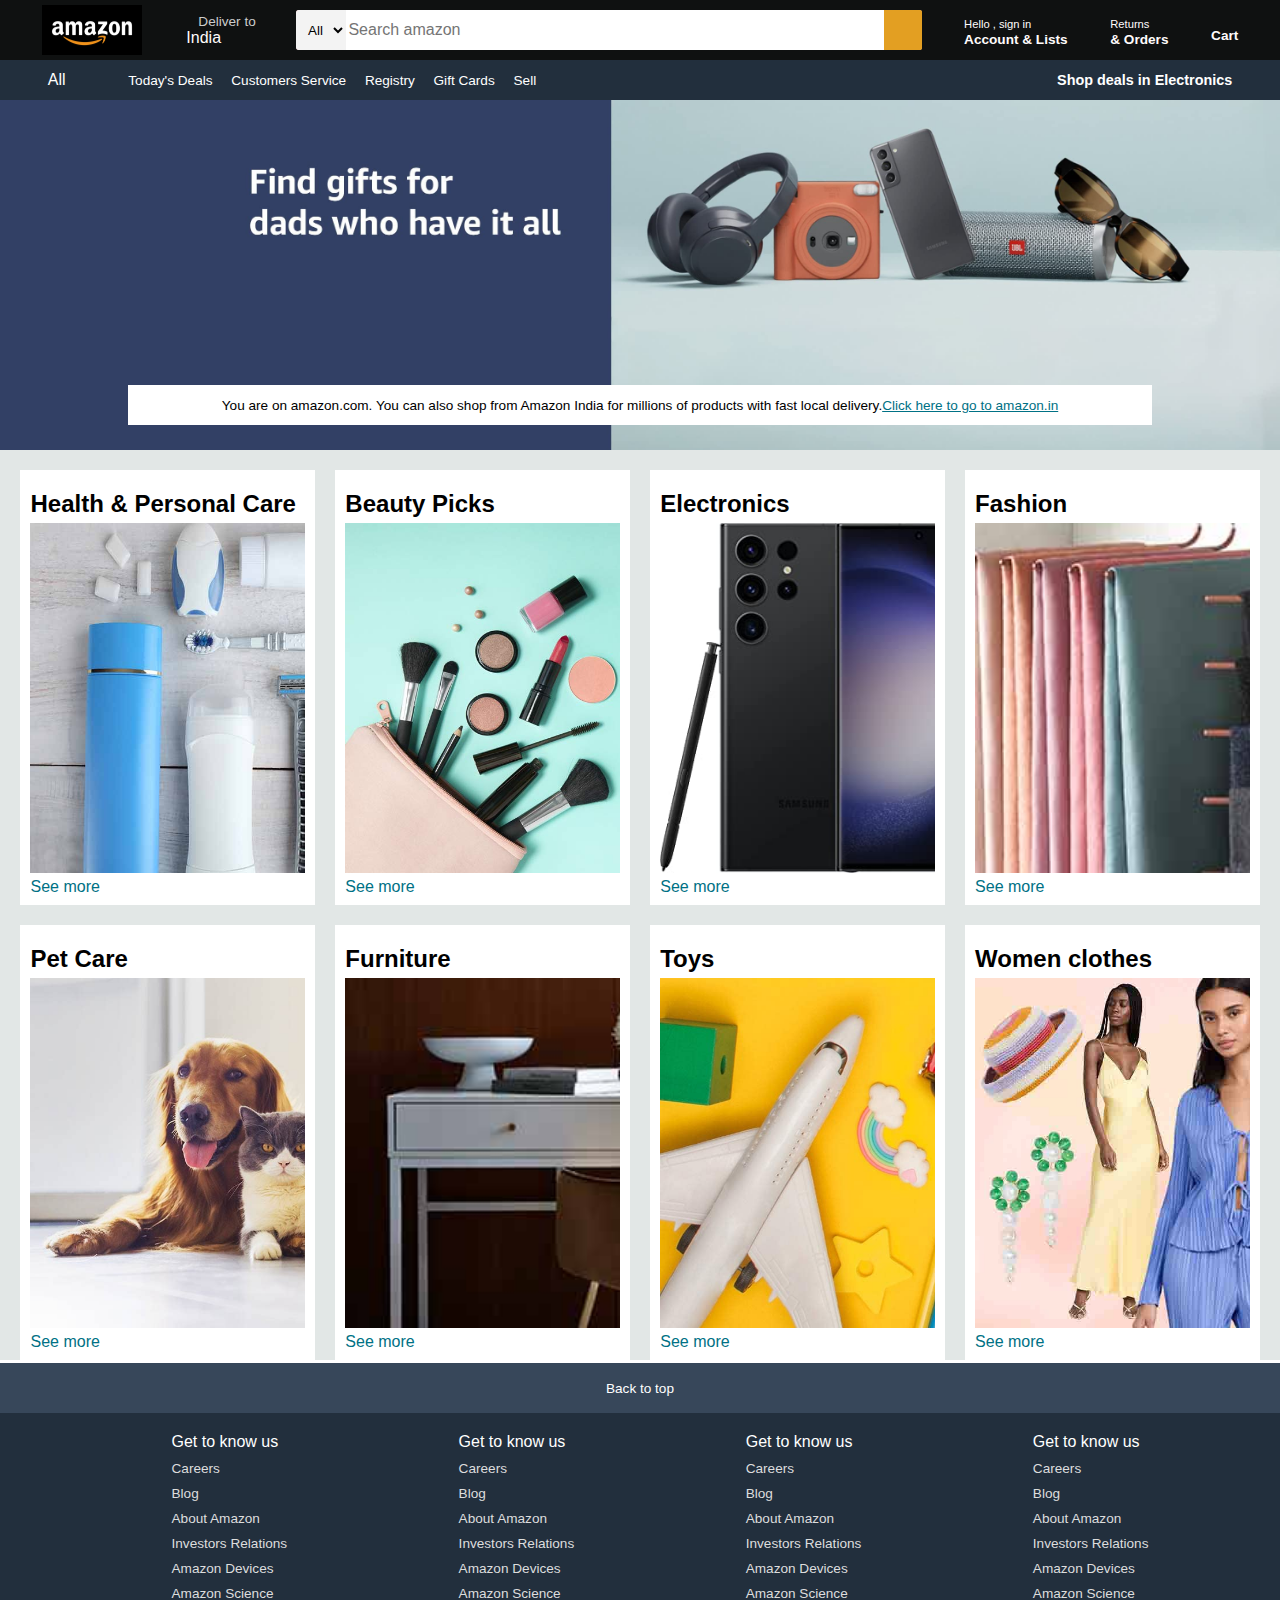
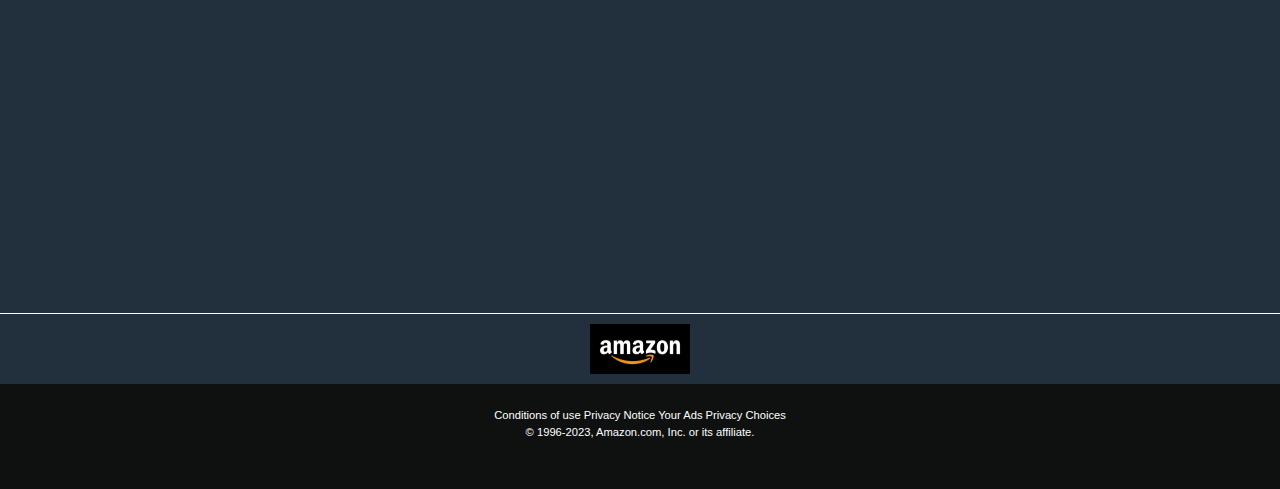
==== index.html @ 1949f6eb "initial commit" ====
<!DOCTYPE html>
<html lang="en">
<head>
    <meta charset="UTF-8">
    <meta name="viewport" content="width=device-width, initial-scale=1.0">
    <title>Amazon</title>
    <link rel="stylesheet" href="https://cdnjs.cloudflare.com/ajax/libs/font-awesome/6.4.0/css/all.min.css" integrity="sha512-iecdLmaskl7CVkqkXNQ/ZH/XLlvWZOJyj7Yy7tcenmpD1ypASozpmT/E0iPtmFIB46ZmdtAc9eNBvH0H/ZpiBw==" crossorigin="anonymous" referrerpolicy="no-referrer" />
    <link rel="stylesheet" href="amazonstyle.css">
</head>
<body>
    <header>
        <div class="navbar">

            <div class="nav-logo border" >
                <div class="logo" ></div>
            </div>

            <div class="nav-address">
             <p class="address-first">Deliver to</p>
             <div class="add-icon">
                <i class="fa-solid fa-location-dot"></i>
                <p class="address-second">India</p>
             </div>
            </div>

            <div class="nav-search">
                <select class="search-select">
                    <option>All</option>
                    <option>Electronic items</option>
                    <option>Mobiles</option>
                    <option>Clothes</option>
                    <option>Households</option>
                    <option>Kids wear</option>
                    <option>Toys</option>
                    <option>Fitness</option>
                </select>
                  <input type="text" placeholder="Search amazon" class="search-input">
                  <div class="search-icon">
                    <i class="fa-solid fa-magnifying-glass"></i>
                  </div>
            </div>

            <div class="signin border">
                <p><span>Hello , sign in</span></p>
                <p class="nav-second">Account & Lists</p>
            </div>

            <div class="nav-return border">
                <p><span>Returns</span></p>
                <p class="nav-second">& Orders</p>
            </div>

            <div class="nav-cart border">
                <i class="fa-solid fa-cart-shopping"></i>
               Cart
            </div>
        </div>
            


            <div class="panel">
             <div class="panel-all">
                <i class="fa-solid fa-bars"></i>
                All
             </div>
              <div class="panel-ops">
                <p>Today's Deals</p>
                <p>Customers Service</p>
                <p>Registry</p>
                <p>Gift Cards</p>
                <p>Sell</p>
              </div>

              <div class="panel-deals">
                Shop deals in Electronics
              </div>
            </div>
       

    </header>


    <div class="hero-section">
        <div class="hero-message">
            You are on amazon.com. You can also shop from Amazon India for millions of products with fast local delivery.   
            <a href="">Click here to go to amazon.in</a>
        </div>
    </div>



    <div class="shop-section">
        <div class="box1 box">
            <div class="box-content">
                <h2>Health & Personal Care</h2>
          <div class="box-img" style="background-image: url('gg.jpeg')"></div>
          <p>See more</p>
            </div>
         
        </div>
        <div class="box2 box">
            <div class="box-content">
                <h2>Beauty Picks</h2>
          <div class="box-img" style="background-image: url('makeup.jpeg')"></div>
          <p>See more</p>
          </div>
        </div>
        <div class="box3 box">
                <div class="box-content">
                    <h2>Electronics</h2>
              <div class="box-img" style="background-image: url('phone.jpeg')"></div>
              <p>See more</p>
                </div>
        </div>
        <div class="box4 box">
                <div class="box-content">
                    <h2>Fashion</h2>
              <div class="box-img" style="background-image: url('clothes.jpeg')"></div>
              <p>See more</p>
                </div>
        </div>


        <div class="box5 box">
            <div class="box-content">
                <h2>Pet Care</h2>
          <div class="box-img" style="background-image: url('dogs.jpeg')"></div>
          <p>See more</p>
            </div>
    </div>

    <div class="box6 box">
        <div class="box-content">
            <h2>Furniture</h2>
      <div class="box-img" style="background-image: url('chair.jpeg')"></div>
      <p>See more</p>
        </div>
</div>

<div class="box7 box">
    <div class="box-content">
        <h2>Toys</h2>
  <div class="box-img" style="background-image: url('toy.jpeg')"></div>
  <p>See more</p>
    </div>
</div>


<div class="box8 box">
    <div class="box-content">
        <h2>Women clothes</h2>
  <div class="box-img" style="background-image: url('women.jpeg')"></div>
  <p>See more</p>
    </div>
   </div>
</div>

<footer>
    <div class="foot-panel1">Back to top</div>
    <div class="foot-panel2">
        <ul>
        <p>Get to know us</p>
        <a>Careers</a>
        <a>Blog</a>
        <a>About Amazon</a>
        <a>Investors Relations</a>
        <a>Amazon Devices</a>
        <a>Amazon Science</a>
        </ul>

        <ul>
            <p>Get to know us</p>
            <a>Careers</a>
            <a>Blog</a>
            <a>About Amazon</a>
            <a>Investors Relations</a>
            <a>Amazon Devices</a>
            <a>Amazon Science</a>
            </ul>

            <ul>
                <p>Get to know us</p>
                <a>Careers</a>
                <a>Blog</a>
                <a>About Amazon</a>
                <a>Investors Relations</a>
                <a>Amazon Devices</a>
                <a>Amazon Science</a>
                </ul>

                <ul>
                    <p>Get to know us</p>
                    <a>Careers</a>
                    <a>Blog</a>
                    <a>About Amazon</a>
                    <a>Investors Relations</a>
                    <a>Amazon Devices</a>
                    <a>Amazon Science</a>
                    </ul>
    </div>

   <div class="foot-panel3">
    <div class="logo"></div>
   </div>



   <div class="foot-panel4">
      <div class="pages">
        <a>Conditions of use</a>
        <a>Privacy Notice</a>
        <a>Your Ads Privacy Choices</a>
      </div>
      <div class="copyright">
        © 1996-2023, Amazon.com, Inc. or its affiliate.
      </div>
   </div>


</footer>
  
    
</body>
</html>
---- amazonstyle.css ----
* {
    margin: 0;
    font-family: Arial, Helvetica, sans-serif;
    border: border-box;


}

.navbar {
    height: 60px;
    background-color: #0f1111;
    color: rgb(255, 252, 252);
    display: flex;
    align-items: center;
    justify-content: space-evenly;

}

.nav-logo {
    height: 50px;
    width: 100px;
}

.logo {
    background-image: url("amazonlogo.png");
    background-size: cover;
    height: 50px;
    width: 100%;
}

.border {
    border: 1.5px solid transparent;
}

.border:hover {
    border: 1.5px solid rgb(255, 255, 255);

}

  /* ADDRESS */




.address-first {
    color: #cccccc;
    font-size: 0.85rem;
    margin-left: 15px;

}

.address-second {
    font-size: 1rem;
    margin-left: 3px;

}

.add-icon {
    display: flex;

}

/* SEARCH */




 .nav-search{
    display:flex;
    background-color: pink;
    width: 626px;
    height: 40px;
    border-radius : 3px;
    justify-content: space-evenly;

 }

 .nav-search:hover{
    border: 3px solid #e39f22;
 }

 .search-select{
    background-color: #f3f3f3;
    width: 50px;
    text-align:center;
    border-top-left-radius:3px;
    border-bottom-left-radius:3px;
    border:none;
 }

 .search-input{
    width: 100%;
    font-size:1rem;
    border: none;


 }

 .search-icon{
    cursor : pointer;
    width:45px;
    display: flex;
    justify-content: center;
    align-items: center;
    border-top-right-radius:2px;
    border-bottom-right-radius : 2px;
    font-size:1.3rem;
    background-color:#e39f22;
    color: #0f1111
   
 }

 /* SIGN IN */




 span{
    font-size: 0.7rem;


 }
 .nav-second{
    font-size: 0.85rem;
    font-weight:700

 }
 

/* CART */


 .nav-cart i {  
    font-size: 30px;
 }

 .nav-cart{
    font-size: 0.85rem;
    font-weight:700;

 }



 /* Panel */

 .panel{
    height:40px;
    background-color:#222f3d;
    display: flex;
    color: white;
    align-items: center;
    justify-content: space-evenly;
    
 }

 .panel-ops p{
    display: inline;
    margin-left: 15px;
 }

 .panel-ops{
    width: 70%;
    font-size:0.85rem;
    

 }
 .panel-deals{
    font-size:0.9rem;
    font-weight:700;
 }


 /* hero section */

.hero-section{
    background-image: url("Banner.jpeg");
    height: 350px;
    background-size:cover;
    display: flex;
    justify-content: center;
    align-items: end;

}
.hero-message{
    background-color: white;
    color: black;
    height: 40px;
    display: flex;
    align-items: center;
    justify-content: center;
    font-size: 0.85rem;
    width:80%;
    margin-bottom:25px;
   
}

.hero-message a{
    color: #007185;
}


/* shop section */

.shop-section{
    display:flex;
    flex-wrap: wrap;
    justify-content: space-evenly;
    background-color: #e2e7e6;
}


.box{
    /* border: 2px solid black; */
    height: 400px;
    width: 23%;
    background-color: white;
    padding: 20px 0px 15px;
    margin-top:20px;
    
}

.box-img{
    height: 350px;
    margin-top: 5px;
    margin-bottom: 5px;
    background-size: cover;
}

.box-content{
    margin-left:10px;
    margin-right: 10px;
}

.box-content p{
    color: #007185;}
    /* footer */

    footer{
        margin-top: 3px;
    }

    .foot-panel1{
        background-color: #37475a;
        color: white;
        height: 50px;
        display: flex;
        align-items: center;
        justify-content: center;
        font-size: 0.85rem;
    }

    .foot-panel2{
        background-color: #222f3d;
        color:white;
        height: 500px;
        display: flex;
        justify-content: space-evenly;
        /* align-items: center; */
    }

    ul {
        margin-top: 20px;
    }

    ul a {
        display: block;
        font-size: 0.85rem;
        margin-top: 10px;
        color:#dddddd;

    }

    .foot-panel3{
        background-color: #222f3d;
        color: white;
        border-top: 0.5px solid white;
        height: 70px;
        display:flex;
        justify-content: center;
        align-items: center;

    }

    .logo{
        background-image: url("amazonlogo.png");
        background-size: cover;
        height: 50px;
        width: 100px;
    }

    .foot-panel4{
        background-color: #0f1111;
        color:white;
        height: 80px;
        padding-top: 25px;
        font-size:0.7rem;
        text-align: center;
    }


    
   .copyright{
    padding-top: 5px;
   }
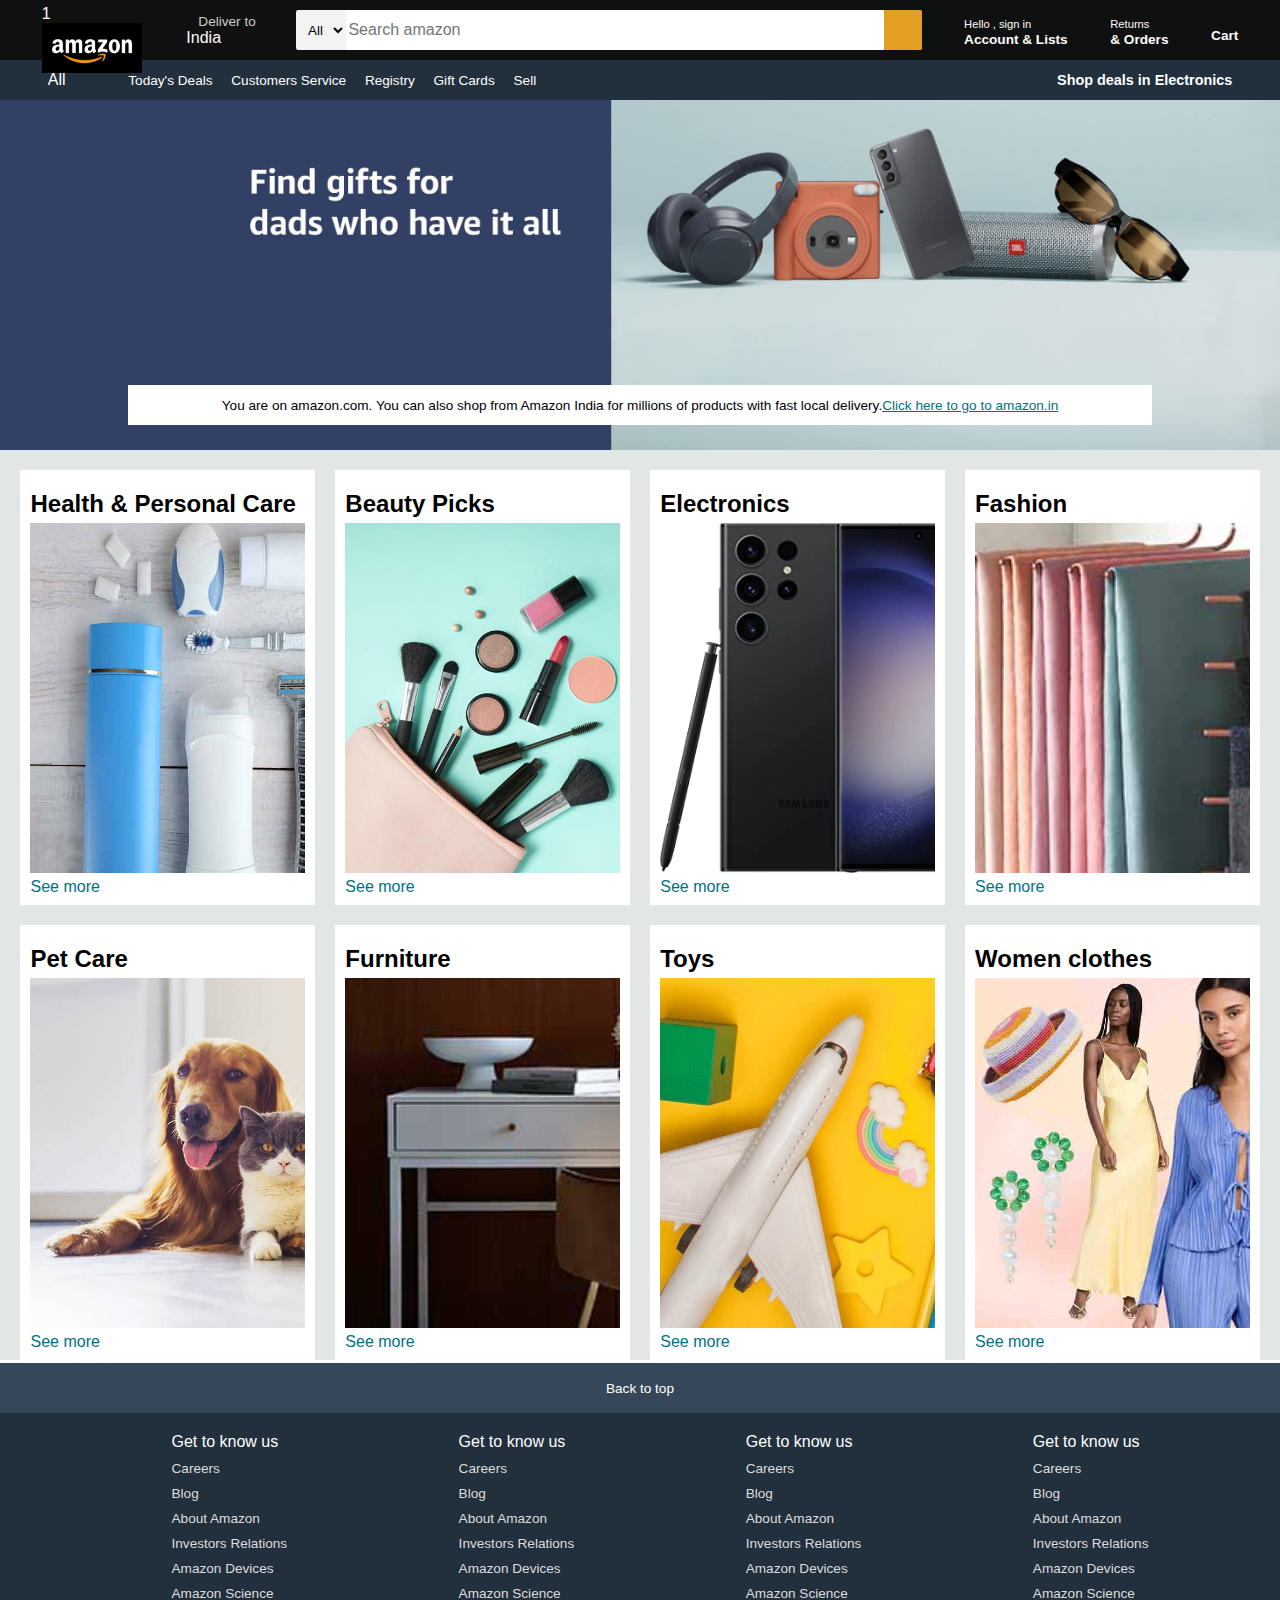
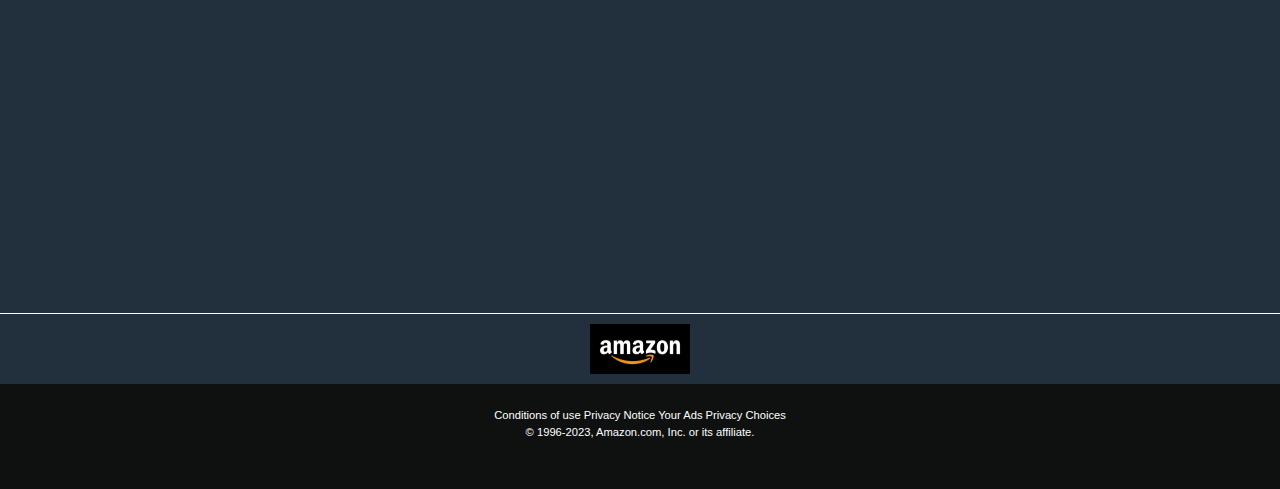
==== commit abe8a81f: "1" ====
--- a/index.html
+++ b/index.html
@@ -11,7 +11,7 @@
     <header>
         <div class="navbar">
 
-            <div class="nav-logo border" >
+            <div class="nav-logo border" >1
                 <div class="logo" ></div>
             </div>
 
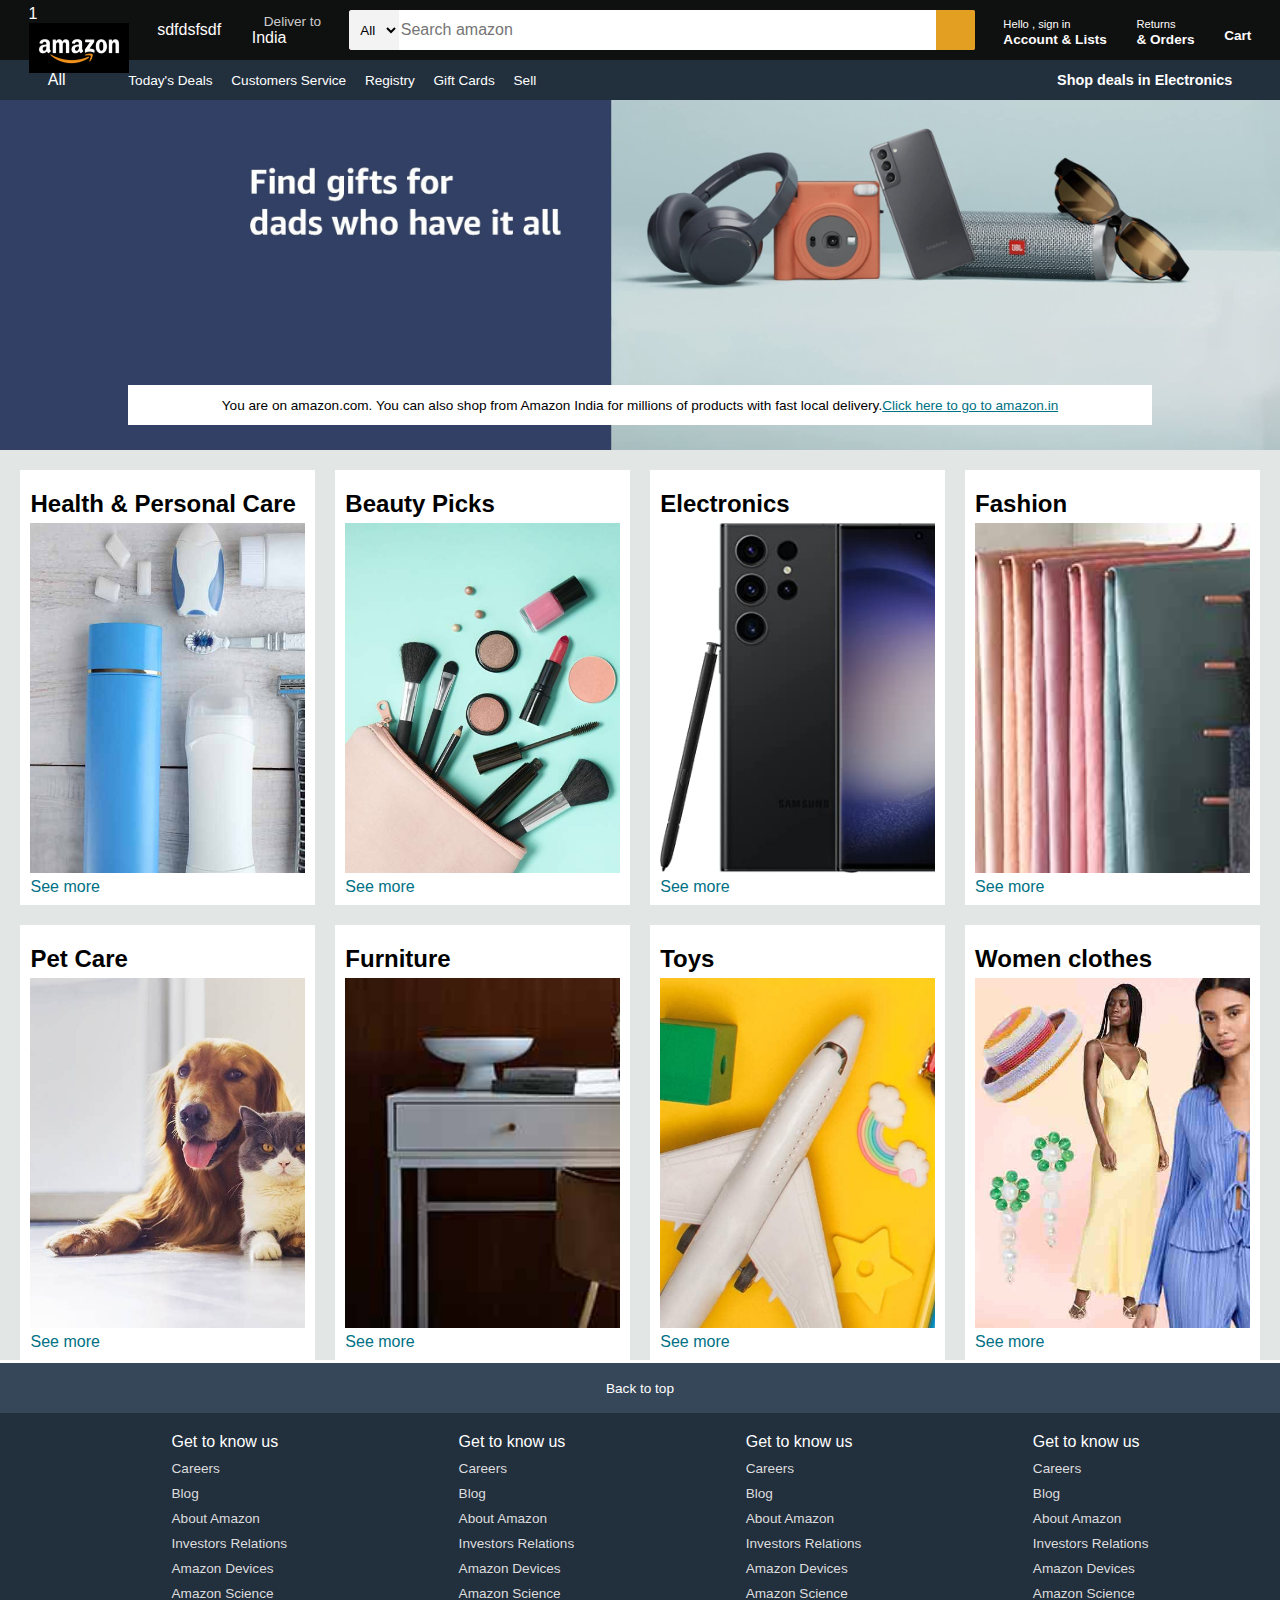
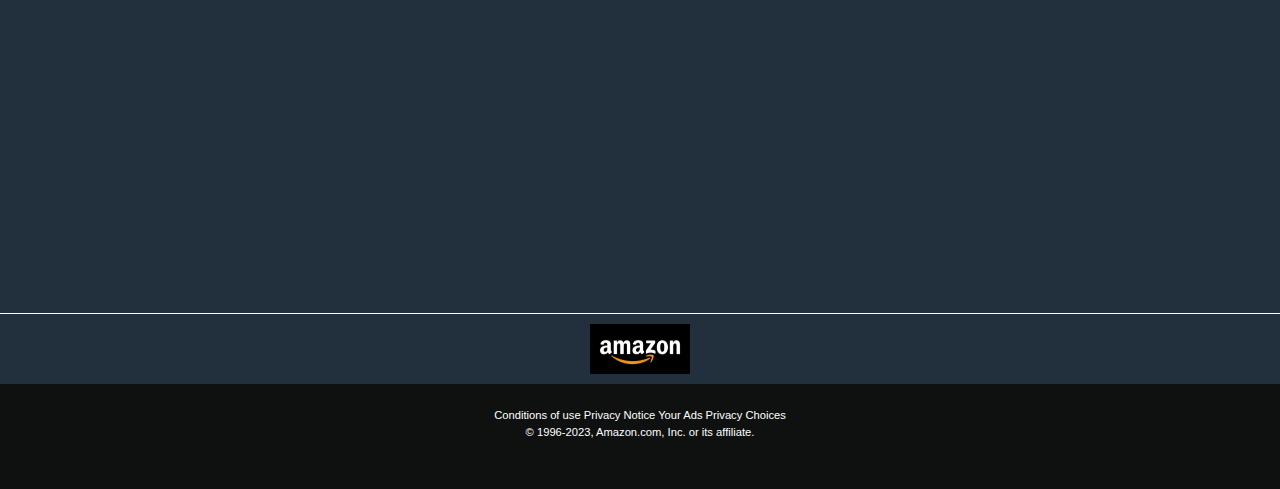
==== commit 7f8adc7b: "2nd commit" ====
--- a/index.html
+++ b/index.html
@@ -13,7 +13,7 @@
 
             <div class="nav-logo border" >1
                 <div class="logo" ></div>
-            </div>
+            </div>sdfdsfsdf
 
             <div class="nav-address">
              <p class="address-first">Deliver to</p>
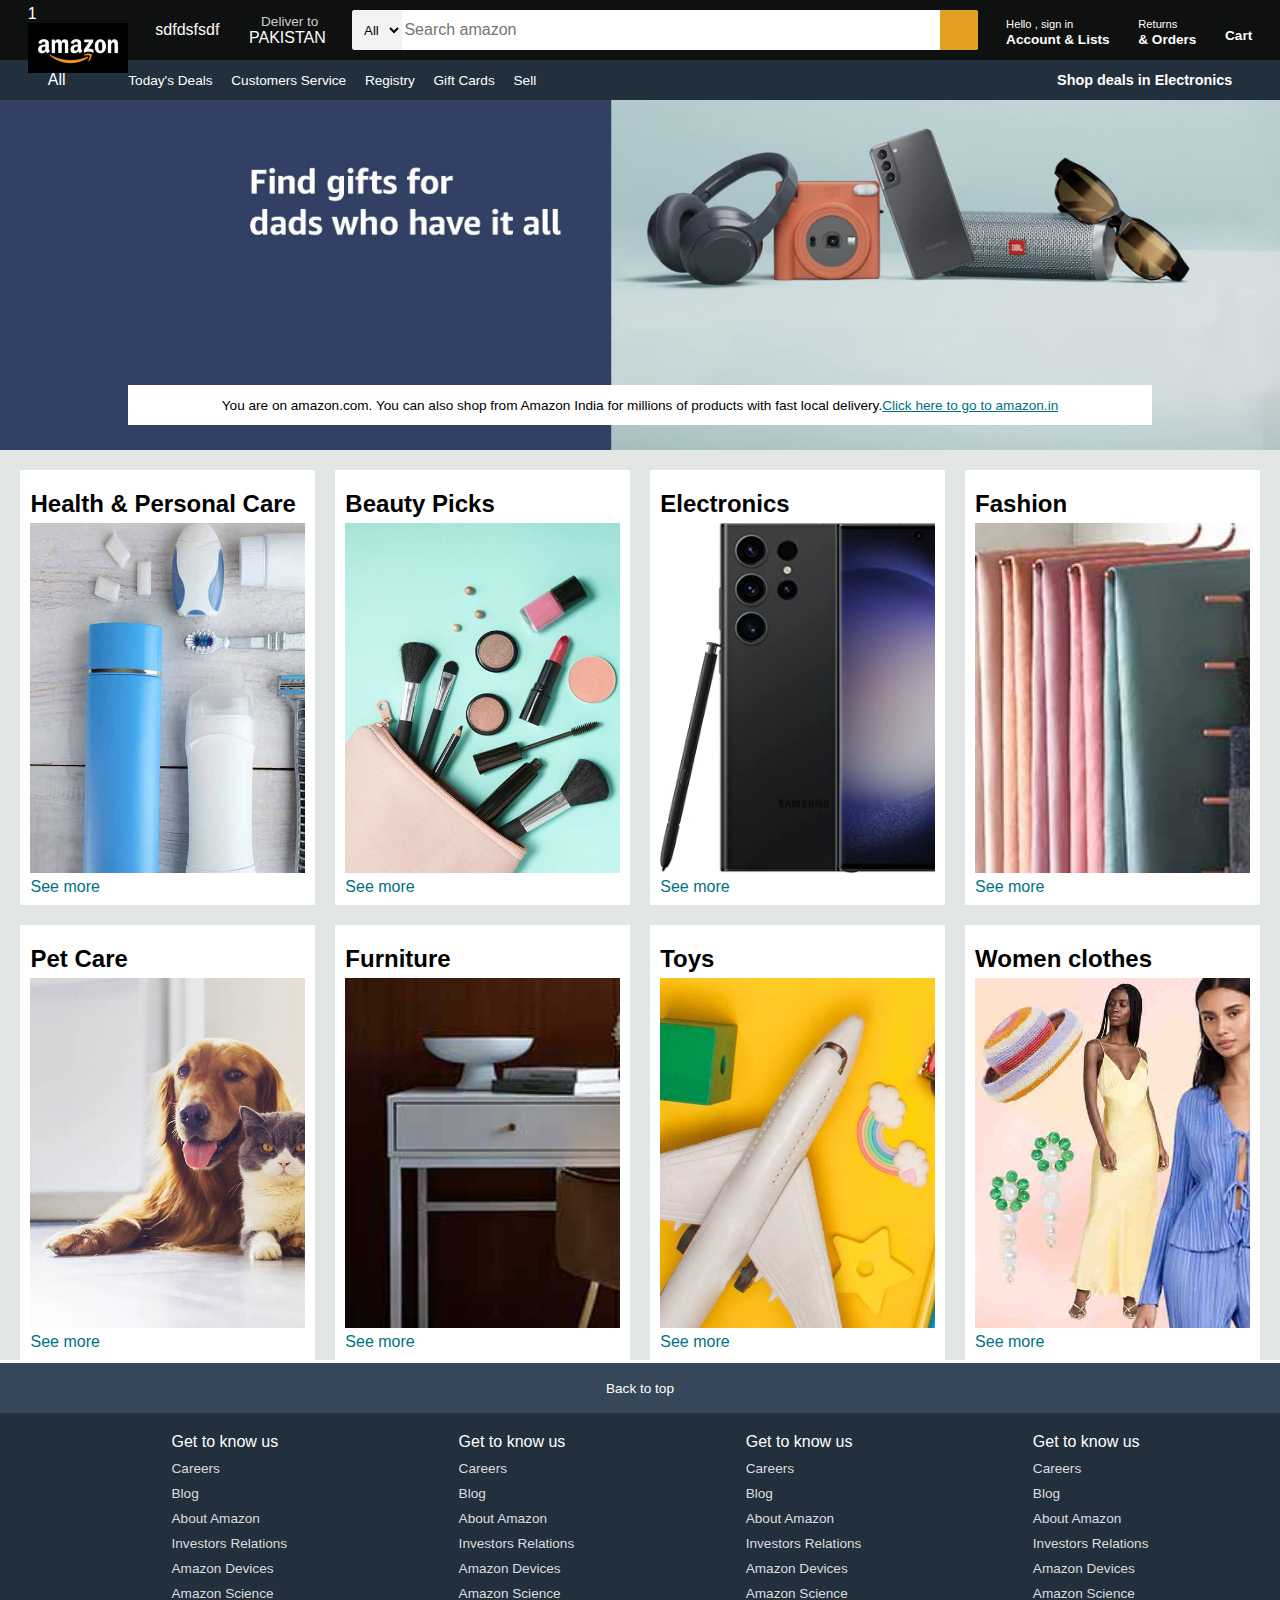
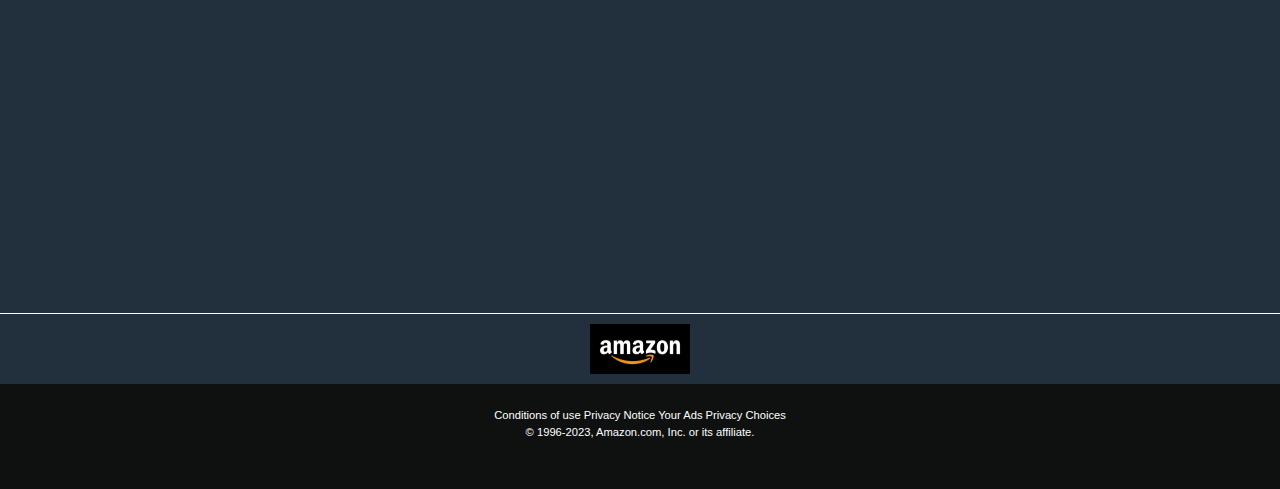
==== commit d39d8492: "11" ====
--- a/index.html
+++ b/index.html
@@ -19,7 +19,7 @@
              <p class="address-first">Deliver to</p>
              <div class="add-icon">
                 <i class="fa-solid fa-location-dot"></i>
-                <p class="address-second">India</p>
+                <p class="address-second">PAKISTAN</p>
              </div>
             </div>
 
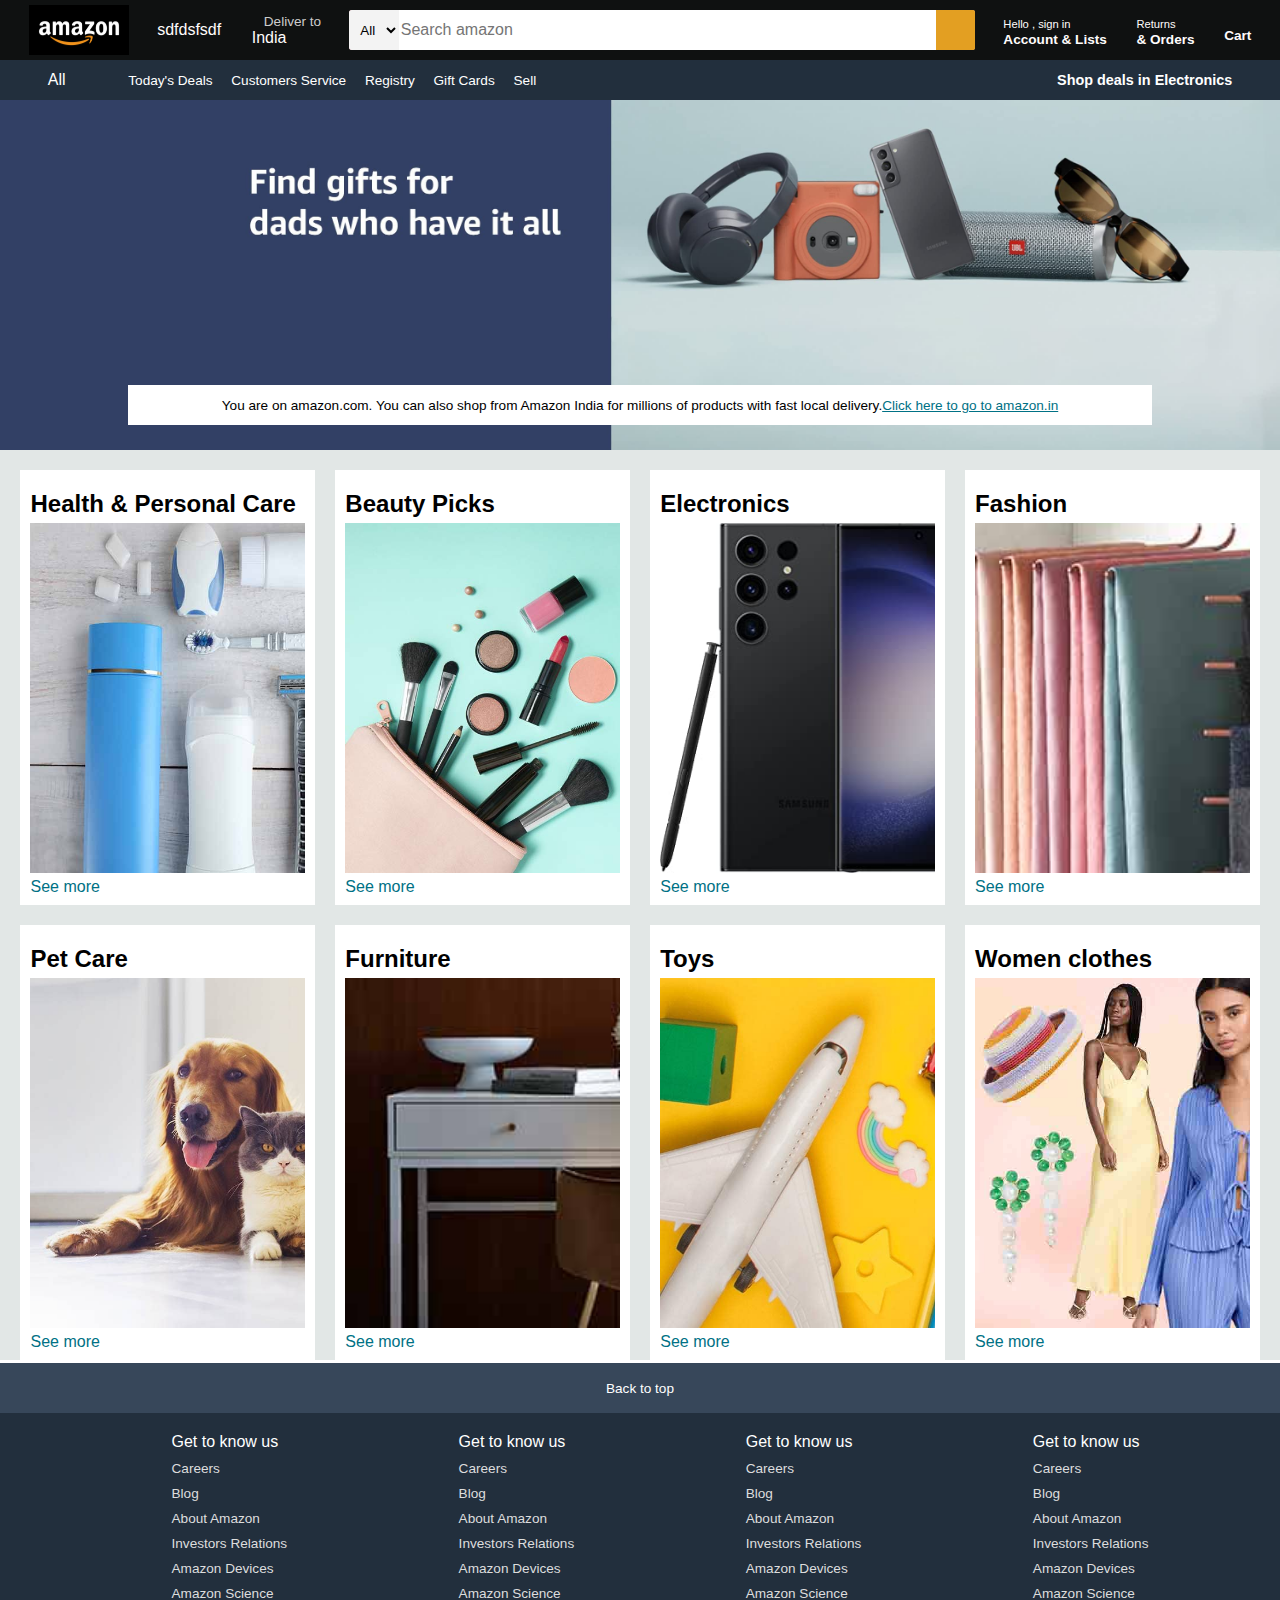
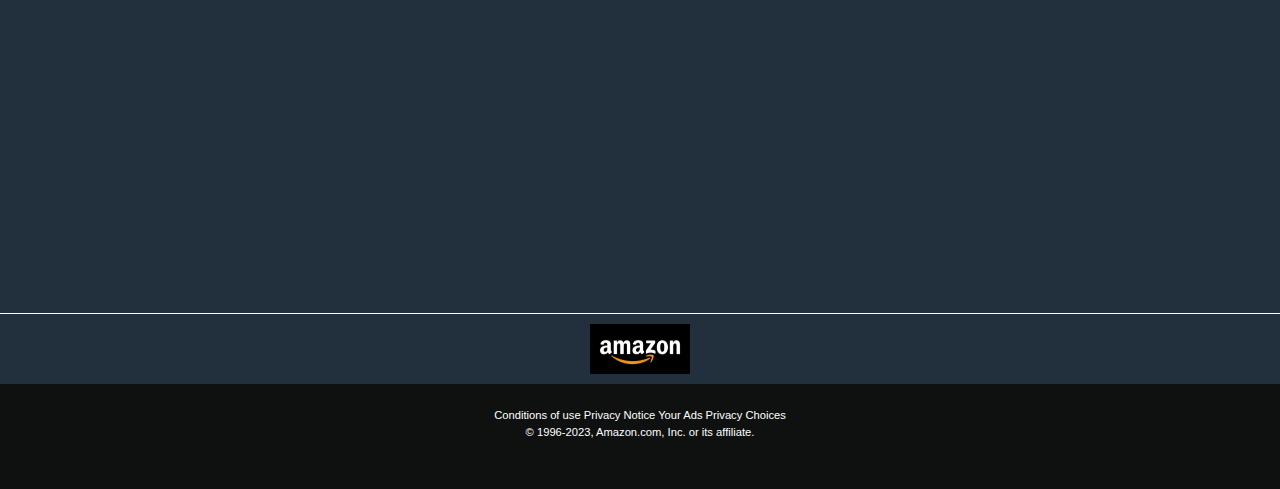
==== commit 3e7ed323: "12" ====
--- a/index.html
+++ b/index.html
@@ -11,7 +11,7 @@
     <header>
         <div class="navbar">
 
-            <div class="nav-logo border" >1
+            <div class="nav-logo border" >
                 <div class="logo" ></div>
             </div>sdfdsfsdf
 
@@ -19,7 +19,7 @@
              <p class="address-first">Deliver to</p>
              <div class="add-icon">
                 <i class="fa-solid fa-location-dot"></i>
-                <p class="address-second">PAKISTAN</p>
+                <p class="address-second">India</p>
              </div>
             </div>
 
